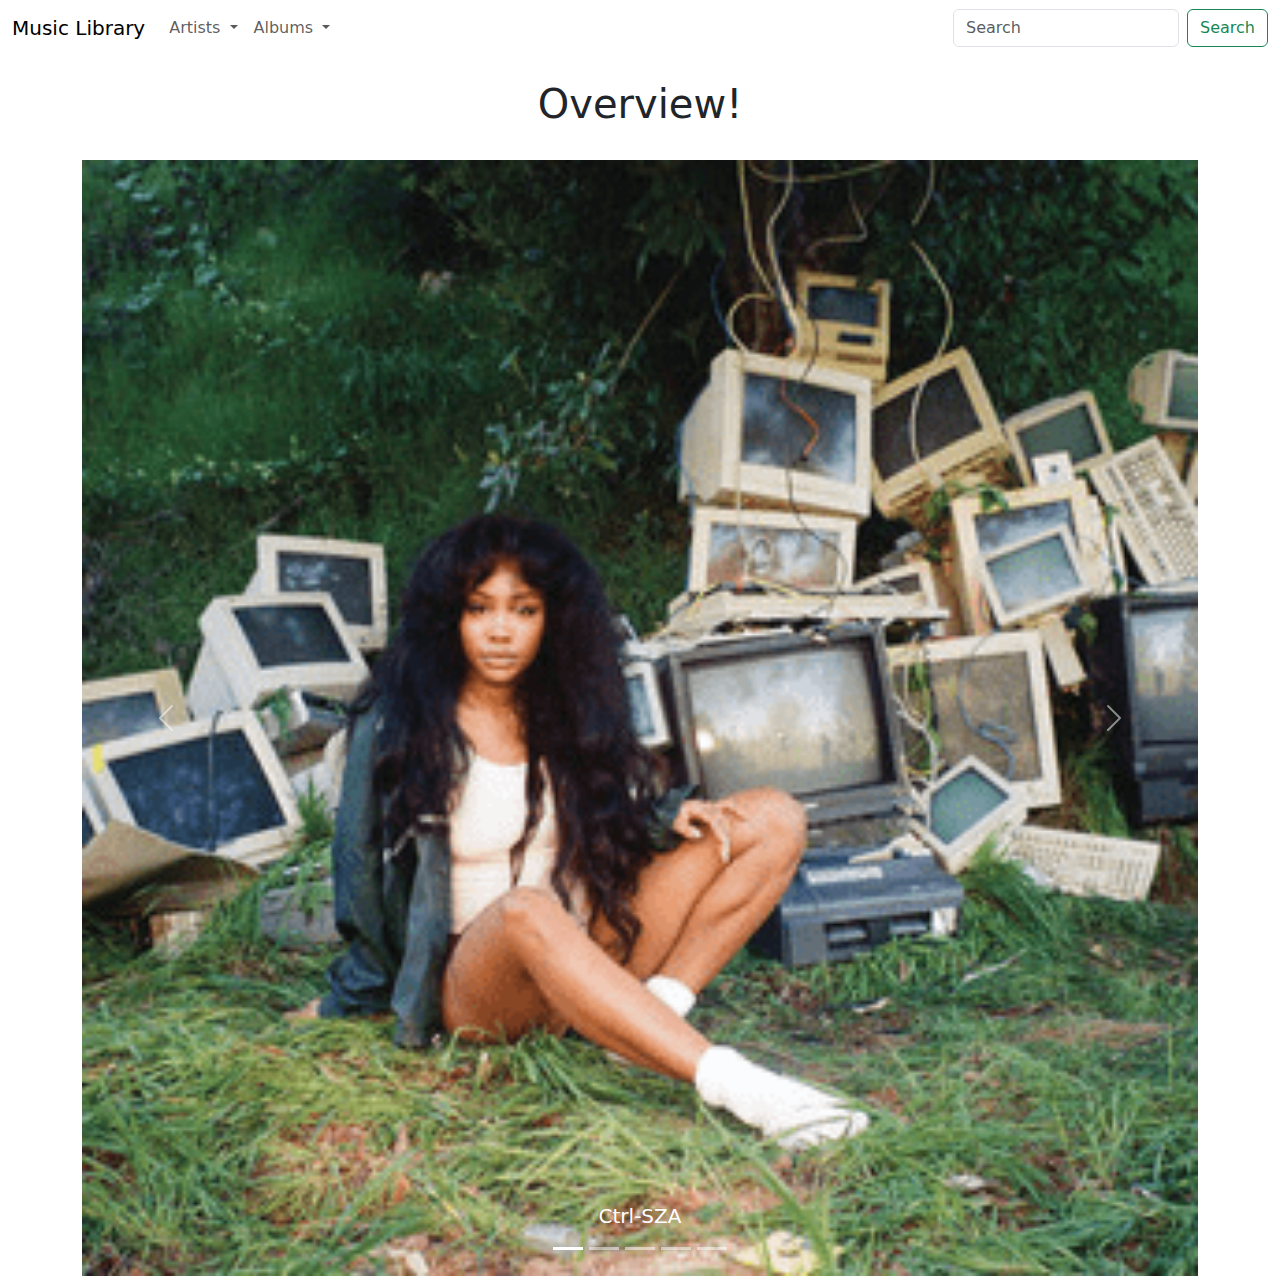
==== index.html @ 24c2f967 "add artist and pictures" ====
<!doctype html>
<html lang="en">
  <head>
    <meta charset="utf-8">
    <meta name="viewport" content="width=device-width, initial-scale=1">
    <title>Music Website</title>
    <link href="https://cdn.jsdelivr.net/npm/bootstrap@5.3.3/dist/css/bootstrap.min.css" rel="stylesheet" integrity="sha384-QWTKZyjpPEjISv5WaRU9OFeRpok6YctnYmDr5pNlyT2bRjXh0JMhjY6hW+ALEwIH" crossorigin="anonymous">
    <link rel="stylesheet" href="css/style.css"> 
  </head>
  <body>
    <nav class="navbar navbar-expand-lg bg-gradient">
        <div class="container-fluid">
          <a class="navbar-brand" href="#">Music Library</a>
          <button class="navbar-toggler" type="button" data-bs-toggle="collapse" data-bs-target="#navbarOne" aria-controls="navbarOne" aria-expanded="false" aria-label="Toggle navigation">
            <span class="navbar-toggler-icon"></span>
          </button>
          <div class="collapse navbar-collapse" id="navbarOne">
            <ul class="navbar-nav me-auto mb-2 mb-lg-0">
              <li class="nav-item dropdown">
                <a class="nav-link dropdown-toggle" href="#" role="button" data-bs-toggle="dropdown" aria-expanded="false">
                  Artists
                </a>
                <ul class="dropdown-menu">
                  <li><a class="dropdown-item" href="#">SZA</a></li>
                  <li><a class="dropdown-item" href="#">Drake</a></li>
                  <li><a class="dropdown-item" href="#">Travis Scott</a></li>
                  <li><a class="dropdown-item" href="#">Bad Bunny</a></li>
                  <li><hr class="dropdown-divider"></li>
                  <li><a class="dropdown-item" href="#">Explore More!</a></li>
                </ul>
                <li class="nav-item dropdown">
                  <a class="nav-link dropdown-toggle" href="#" role="button" data-bs-toggle="dropdown" aria-expanded="false">
                    Albums
                  </a>
                  <ul class="dropdown-menu">
                    <li><a class="dropdown-item" href="#">CTRL-SZA</a></li>
                    <li><a class="dropdown-item" href="#">More Life-Drake</a></li>
                    <li><a class="dropdown-item" href="#">UTOPIA-Travis Scott</a></li>
                    <li><a class="dropdown-item" href="#">Un Verano Sin Ti-Bad Bunny</a></li>
                    <li><hr class="dropdown-divider"></li>
                    <li><a class="dropdown-item" href="#">Explore More!</a></li>
                  </ul>
            </ul>
            <form class="d-flex" role="search">
              <input class="form-control me-2" type="search" placeholder="Search" aria-label="Search">
              <button class="btn btn-outline-success" type="submit">Search</button>
            </form>
          </div>
        </div>
      </nav>
      <br>
      <h1 class="text-center">Overview!</h1>
      <br>
      <div class="container">
      <div class="row mt-6 ms-6 me-6">
        <div class="col">
    <div id="carouselExampleCaptions" class="carousel slide">
        <div class="carousel-indicators">
          <button type="button" data-bs-target="#carouselExampleCaptions" data-bs-slide-to="0" class="active" aria-current="true" aria-label="Slide 1"></button>
          <button type="button" data-bs-target="#carouselExampleCaptions" data-bs-slide-to="1" aria-label="Slide 2"></button>
          <button type="button" data-bs-target="#carouselExampleCaptions" data-bs-slide-to="2" aria-label="Slide 3"></button>
          <button type="button" data-bs-target="#carouselExampleCaptions" data-bs-slide-to="3" aria-label="Slide 4"></button>
          <button type="button" data-bs-target="#carouselExampleCaptions" data-bs-slide-to="4" aria-label="Slide 5"></button>
        </div>
        <div class="carousel-inner">
          <div class="carousel-item active">
            <img src="img/SZA_-_Ctrl_cover.png" class="d-block w-100" alt="...">
            <div class="carousel-caption d-none d-md-block">
              <h5>Ctrl-SZA</h5>
             
            </div>
          </div>
          <div class="carousel-item">
            <img src="img/Drake_-_More_Life_cover.jpg" class="d-block w-100" alt="...">
            <div class="carousel-caption d-none d-md-block">
              <h5>More Life - Drake</h5>
             
            </div>
          </div>
          <div class="carousel-item">
            <img src="img/Travis_Scott_-_Utopia.png" class="d-block w-100" alt="...">
            <div class="carousel-caption d-none d-md-block">
              <h5>UTOPIA - Travis Scott</h5>
              
            </div>
          </div>
          <div class="carousel-item">
            <img src="img/Bad_Bunny_-_Un_Verano_Sin_Ti.png" class="d-block w-100" alt="...">
            <div class="carousel-caption d-none d-md-block">
              <h5>Un Verano Sin Ti - Bad Bunny</h5>
          
            </div>
          </div>
         
        </div>
        <button class="carousel-control-prev" type="button" data-bs-target="#carouselExampleCaptions" data-bs-slide="prev">
          <span class="carousel-control-prev-icon" aria-hidden="true"></span>
          <span class="visually-hidden">Previous</span>
        </button>
        <button class="carousel-control-next" type="button" data-bs-target="#carouselExampleCaptions" data-bs-slide="next">
          <span class="carousel-control-next-icon" aria-hidden="true"></span>
          <span class="visually-hidden">Next</span>
        </button>
    </div>
</div>
</div>
      </div>
    <script src="https://cdn.jsdelivr.net/npm/bootstrap@5.3.3/dist/js/bootstrap.bundle.min.js" integrity="sha384-YvpcrYf0tY3lHB60NNkmXc5s9fDVZLESaAA55NDzOxhy9GkcIdslK1eN7N6jIeHz" crossorigin="anonymous"></script>
  </body>
</html>
---- css/style.css ----
.bg-gradient {
    background: rgb(176,250,137);
    background: linear-gradient(214deg, rgba(176,250,137,1) 0%, rgba(205,242,196,1) 100%);
}
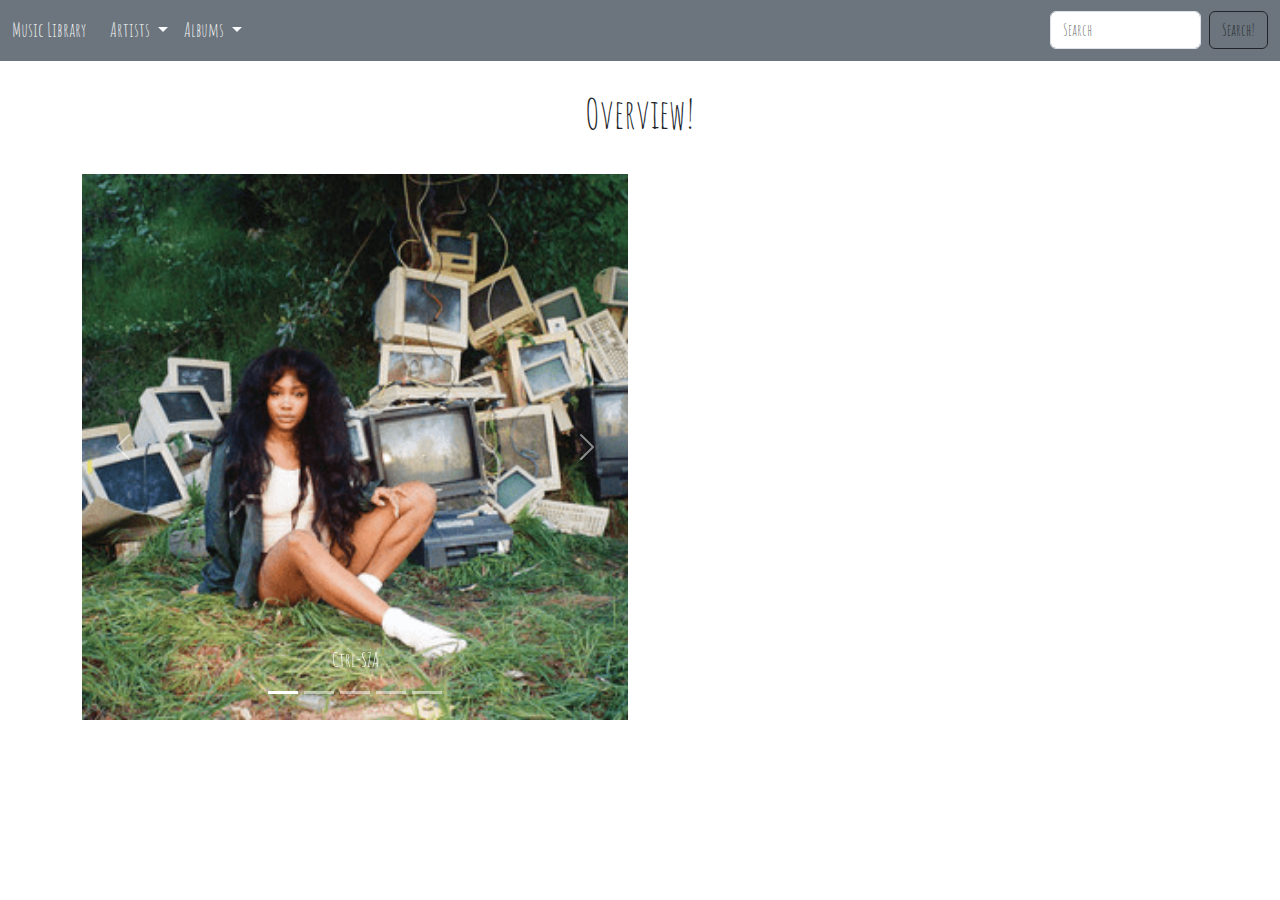
==== commit 353887a2: "edit navbar" ====
--- a/index.html
+++ b/index.html
@@ -6,30 +6,38 @@
     <title>Music Website</title>
     <link href="https://cdn.jsdelivr.net/npm/bootstrap@5.3.3/dist/css/bootstrap.min.css" rel="stylesheet" integrity="sha384-QWTKZyjpPEjISv5WaRU9OFeRpok6YctnYmDr5pNlyT2bRjXh0JMhjY6hW+ALEwIH" crossorigin="anonymous">
     <link rel="stylesheet" href="css/style.css"> 
+    <link rel="preconnect" href="https://fonts.googleapis.com">
+    <link rel="preconnect" href="https://fonts.gstatic.com" crossorigin>
+    <link href="https://fonts.googleapis.com/css2?family=Amatic+SC:wght@400;700&display=swap" rel="stylesheet">
   </head>
+
+
+
+
   <body>
-    <nav class="navbar navbar-expand-lg bg-gradient">
-        <div class="container-fluid">
-          <a class="navbar-brand" href="#">Music Library</a>
-          <button class="navbar-toggler" type="button" data-bs-toggle="collapse" data-bs-target="#navbarOne" aria-controls="navbarOne" aria-expanded="false" aria-label="Toggle navigation">
+    <nav class="navbar navbar-expand-lg bg-secondary">
+       
+      <div class="container-fluid">
+          <a class="navbar-brand text-light" href="#">Music Library</a>
+          <button class="navbar-toggler" type="button" data-bs-toggle="collapse" data-bs-target="#navbarSupportedContent" aria-controls="navbarSupportedContent" aria-expanded="false" aria-label="Toggle navigation">
             <span class="navbar-toggler-icon"></span>
           </button>
-          <div class="collapse navbar-collapse" id="navbarOne">
+          <div class="collapse navbar-collapse bg-secondary" id="navbarSupportedContent">
             <ul class="navbar-nav me-auto mb-2 mb-lg-0">
               <li class="nav-item dropdown">
-                <a class="nav-link dropdown-toggle" href="#" role="button" data-bs-toggle="dropdown" aria-expanded="false">
+                <a class="nav-link dropdown-toggle text-light" href="#" role="button" data-bs-toggle="dropdown" aria-expanded="false">
                   Artists
                 </a>
                 <ul class="dropdown-menu">
-                  <li><a class="dropdown-item" href="#">SZA</a></li>
-                  <li><a class="dropdown-item" href="#">Drake</a></li>
+                  <li><a class="dropdown-item" href="#A">SZA</a></li>
+                  <li><a class="dropdown-item" href="#B">Drake</a></li>
                   <li><a class="dropdown-item" href="#">Travis Scott</a></li>
                   <li><a class="dropdown-item" href="#">Bad Bunny</a></li>
                   <li><hr class="dropdown-divider"></li>
                   <li><a class="dropdown-item" href="#">Explore More!</a></li>
                 </ul>
                 <li class="nav-item dropdown">
-                  <a class="nav-link dropdown-toggle" href="#" role="button" data-bs-toggle="dropdown" aria-expanded="false">
+                  <a class="nav-link dropdown-toggle text-light" href="#" role="button" data-bs-toggle="dropdown" aria-expanded="false">
                     Albums
                   </a>
                   <ul class="dropdown-menu">
@@ -43,17 +51,31 @@
             </ul>
             <form class="d-flex" role="search">
               <input class="form-control me-2" type="search" placeholder="Search" aria-label="Search">
-              <button class="btn btn-outline-success" type="submit">Search</button>
+              <button class="btn btn-outline-dark" type="submit">Search!</button>
             </form>
           </div>
         </div>
       </nav>
+
+
+
+
+
+
       <br>
       <h1 class="text-center">Overview!</h1>
       <br>
+
+
+
+
+
+
+
+
       <div class="container">
-      <div class="row mt-6 ms-6 me-6">
-        <div class="col">
+      <div class="row ">
+        <div class="col-md-6">
     <div id="carouselExampleCaptions" class="carousel slide">
         <div class="carousel-indicators">
           <button type="button" data-bs-target="#carouselExampleCaptions" data-bs-slide-to="0" class="active" aria-current="true" aria-label="Slide 1"></button>
@@ -63,14 +85,14 @@
           <button type="button" data-bs-target="#carouselExampleCaptions" data-bs-slide-to="4" aria-label="Slide 5"></button>
         </div>
         <div class="carousel-inner">
-          <div class="carousel-item active">
+          <div id="A" class="carousel-item active">
             <img src="img/SZA_-_Ctrl_cover.png" class="d-block w-100" alt="...">
             <div class="carousel-caption d-none d-md-block">
               <h5>Ctrl-SZA</h5>
              
             </div>
           </div>
-          <div class="carousel-item">
+          <div id="B" class="carousel-item">
             <img src="img/Drake_-_More_Life_cover.jpg" class="d-block w-100" alt="...">
             <div class="carousel-caption d-none d-md-block">
               <h5>More Life - Drake</h5>
--- a/css/style.css
+++ b/css/style.css
@@ -1,4 +1,8 @@
-.bg-gradient {
-    background: rgb(176,250,137);
-    background: linear-gradient(214deg, rgba(176,250,137,1) 0%, rgba(205,242,196,1) 100%);
+
+body {
+   
+   
+        font-family: "Amatic SC", sans-serif;
+      font-size: larger;
+      
 }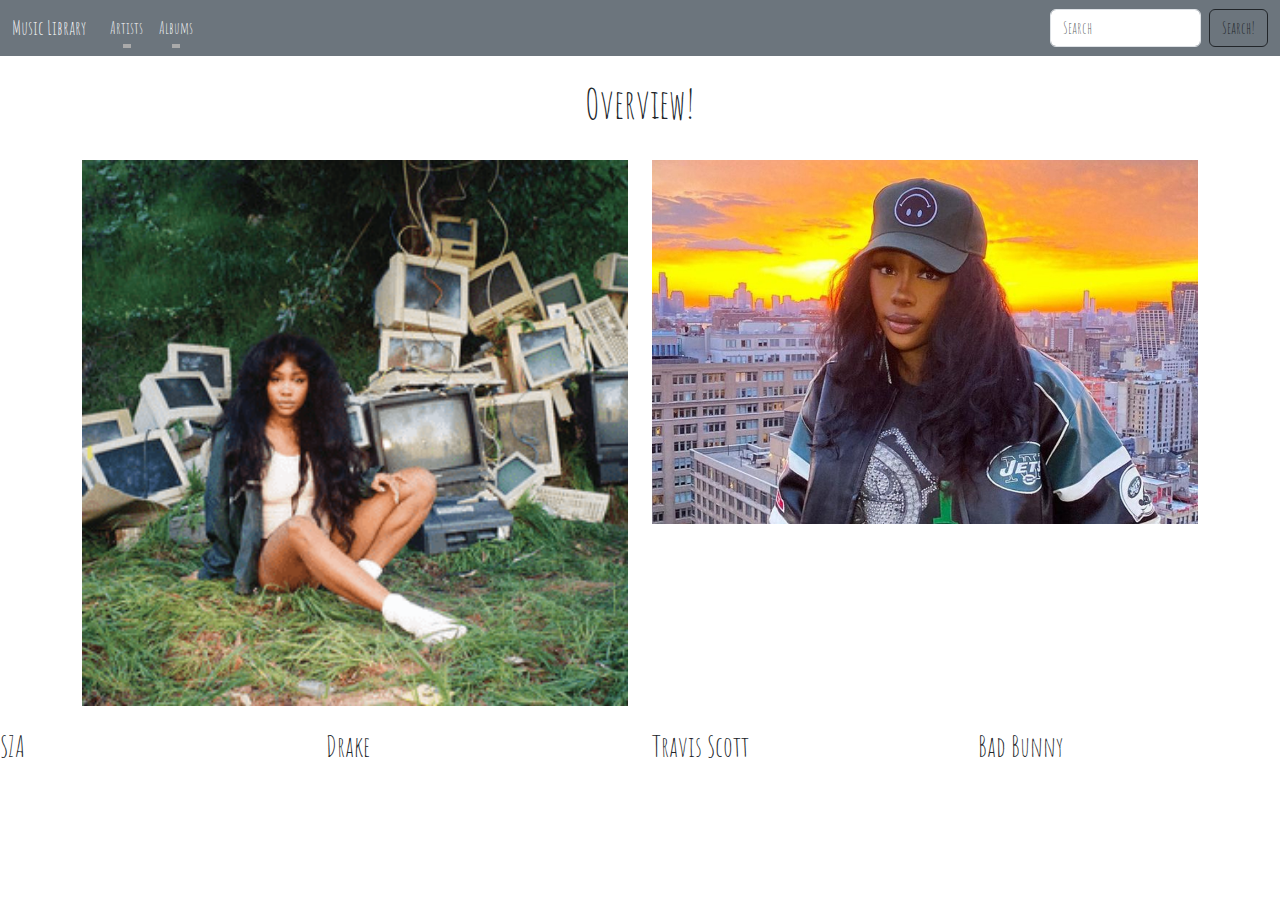
==== commit f5bc455b: "add artist image and navbar hover" ====
--- a/index.html
+++ b/index.html
@@ -15,7 +15,7 @@
 
 
   <body>
-    <nav class="navbar navbar-expand-lg bg-secondary">
+    <nav class="navbar navbar-expand-lg bg-secondary stroke">
        
       <div class="container-fluid">
           <a class="navbar-brand text-light" href="#">Music Library</a>
@@ -76,57 +76,65 @@
       <div class="container">
       <div class="row ">
         <div class="col-md-6">
-    <div id="carouselExampleCaptions" class="carousel slide">
-        <div class="carousel-indicators">
-          <button type="button" data-bs-target="#carouselExampleCaptions" data-bs-slide-to="0" class="active" aria-current="true" aria-label="Slide 1"></button>
-          <button type="button" data-bs-target="#carouselExampleCaptions" data-bs-slide-to="1" aria-label="Slide 2"></button>
-          <button type="button" data-bs-target="#carouselExampleCaptions" data-bs-slide-to="2" aria-label="Slide 3"></button>
-          <button type="button" data-bs-target="#carouselExampleCaptions" data-bs-slide-to="3" aria-label="Slide 4"></button>
-          <button type="button" data-bs-target="#carouselExampleCaptions" data-bs-slide-to="4" aria-label="Slide 5"></button>
-        </div>
-        <div class="carousel-inner">
-          <div id="A" class="carousel-item active">
-            <img src="img/SZA_-_Ctrl_cover.png" class="d-block w-100" alt="...">
-            <div class="carousel-caption d-none d-md-block">
-              <h5>Ctrl-SZA</h5>
-             
+          <div id="carouselExampleSlidesOnly" class="carousel slide" data-bs-ride="carousel" data-bs-interval="10000">
+            <div class="carousel-inner">
+              <div class="carousel-item active">
+                <img src="img/SZA_-_Ctrl_cover.png" class="d-block w-100" alt="...">
+              </div>
+              <div class="carousel-item">
+                <img src="img/Drake_-_More_Life_cover.jpg" class="d-block w-100" alt="...">
+              </div>
+              <div class="carousel-item">
+                <img src="img/Travis_Scott_-_Utopia.png" class="d-block w-100" alt="...">
+              </div>
+              <div class="carousel-item">
+                <img src="img/Bad_Bunny_-_Un_Verano_Sin_Ti.png" class="d-block w-100" alt="...">
+              </div>
             </div>
           </div>
-          <div id="B" class="carousel-item">
-            <img src="img/Drake_-_More_Life_cover.jpg" class="d-block w-100" alt="...">
-            <div class="carousel-caption d-none d-md-block">
-              <h5>More Life - Drake</h5>
-             
+</div>
+
+    
+
+
+       
+          <div class="col-md-6">
+            <div id="carouselExampleSlidesOnly" class="carousel slide" data-bs-ride="carousel" data-bs-interval="10000">
+              <div class="carousel-inner">
+                <div class="carousel-item active">
+                  <img src="img/sza pfp.jpg" class="d-block w-100" alt="...">
+                </div>
+                <div class="carousel-item">
+                  <img src="img/drake pfp" class="d-block w-100" alt="...">
+                </div>
+                <div class="carousel-item">
+                  <img src="img/travis scott pfp" class="d-block w-100" alt="...">
+                </div>
+                <div class="carousel-item">
+                  <img src="img/bad bunny pfp" class="d-block w-100" alt="...">
+                </div>
+              </div>
             </div>
-          </div>
-          <div class="carousel-item">
-            <img src="img/Travis_Scott_-_Utopia.png" class="d-block w-100" alt="...">
-            <div class="carousel-caption d-none d-md-block">
-              <h5>UTOPIA - Travis Scott</h5>
-              
-            </div>
-          </div>
-          <div class="carousel-item">
-            <img src="img/Bad_Bunny_-_Un_Verano_Sin_Ti.png" class="d-block w-100" alt="...">
-            <div class="carousel-caption d-none d-md-block">
-              <h5>Un Verano Sin Ti - Bad Bunny</h5>
-          
-            </div>
-          </div>
-         
+  </div>
+ </div>
+      </div>
+      <br>
+      <div class="row">
+        <div class="col">
+          <h3>SZA</h3>
         </div>
-        <button class="carousel-control-prev" type="button" data-bs-target="#carouselExampleCaptions" data-bs-slide="prev">
-          <span class="carousel-control-prev-icon" aria-hidden="true"></span>
-          <span class="visually-hidden">Previous</span>
-        </button>
-        <button class="carousel-control-next" type="button" data-bs-target="#carouselExampleCaptions" data-bs-slide="next">
-          <span class="carousel-control-next-icon" aria-hidden="true"></span>
-          <span class="visually-hidden">Next</span>
-        </button>
-    </div>
-</div>
-</div>
+    
+       <div class="col">
+        <h3>Drake</h3>
+      </div> 
+        <div class="col"
+        ><h3>Travis Scott</h3>
       </div>
+       <div class="col">
+        <h3>Bad Bunny</h3>
+      </div>
+      </div>
+
     <script src="https://cdn.jsdelivr.net/npm/bootstrap@5.3.3/dist/js/bootstrap.bundle.min.js" integrity="sha384-YvpcrYf0tY3lHB60NNkmXc5s9fDVZLESaAA55NDzOxhy9GkcIdslK1eN7N6jIeHz" crossorigin="anonymous"></script>
   </body>
 </html>--- a/css/style.css
+++ b/css/style.css
@@ -3,6 +3,50 @@
    
    
         font-family: "Amatic SC", sans-serif;
-      font-size: larger;
+      font-size: bold;
       
-}+}
+
+nav.stroke ul li a,
+nav.fill ul li a {
+  position: relative;
+}
+nav.stroke ul li a:after,
+nav.fill ul li a:after {
+  position: absolute;
+  bottom: 0;
+  left: 0;
+  right: 0;
+  margin: auto;
+  width: 0%;
+  content: '.';
+  color: transparent;
+  background: #aaa;
+  height: 1px;
+}
+nav.stroke ul li a:hover:after {
+  width: 100%;
+}
+
+nav.fill ul li a {
+  transition: all 2s;
+}
+
+nav.fill ul li a:after {
+  text-align: left;
+  content: '.';
+  margin: 0;
+  opacity: 0;
+}
+nav.fill ul li a:hover {
+  color: #fff;
+  z-index: 1;
+}
+nav.fill ul li a:hover:after {
+  z-index: -10;
+  animation: fill 1s forwards;
+  -webkit-animation: fill 1s forwards;
+  -moz-animation: fill 1s forwards;
+  opacity: 1;
+}
+
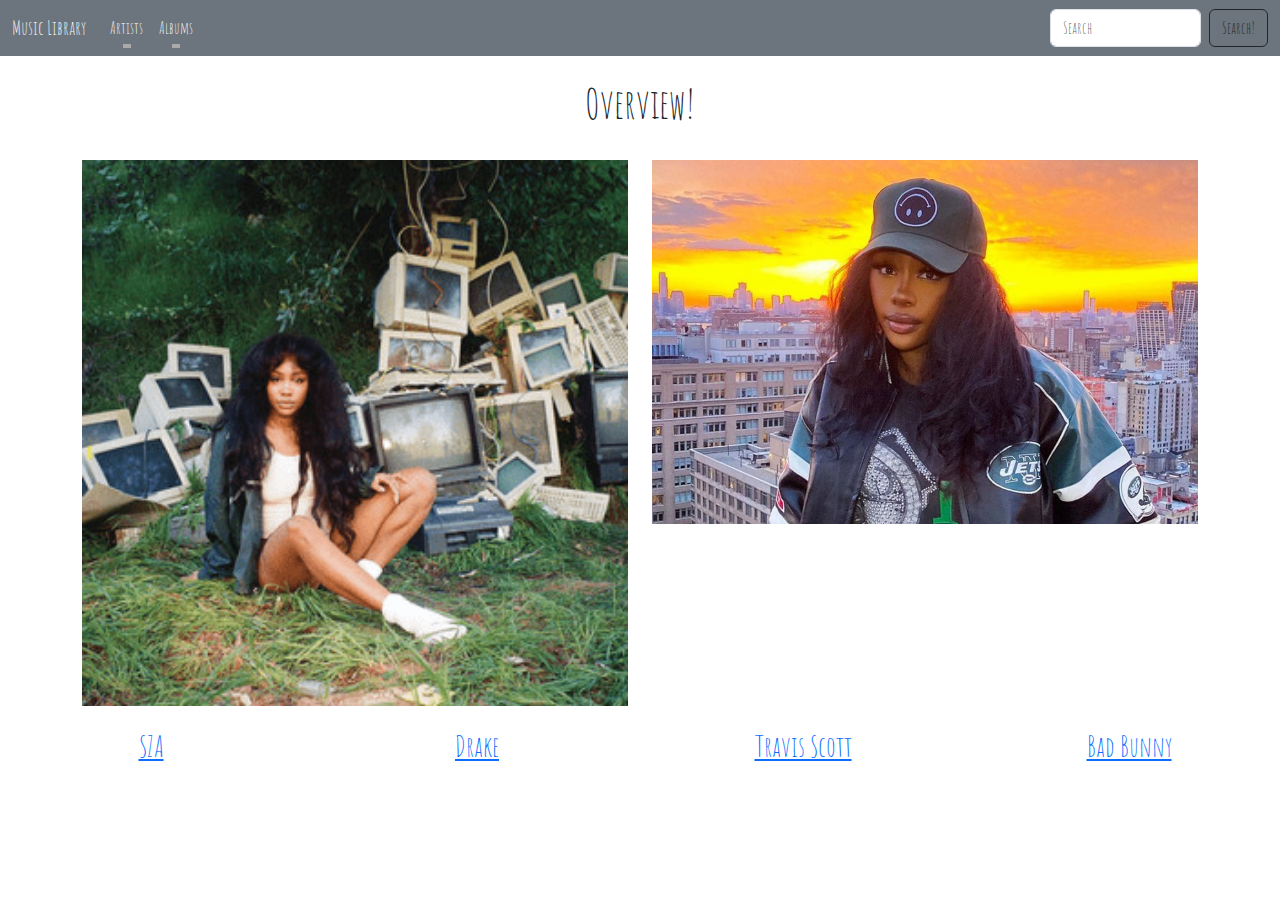
==== commit 2f891f6f: "fix slideshow and add links" ====
--- a/index.html
+++ b/index.html
@@ -31,8 +31,8 @@
                 <ul class="dropdown-menu">
                   <li><a class="dropdown-item" href="#A">SZA</a></li>
                   <li><a class="dropdown-item" href="#B">Drake</a></li>
-                  <li><a class="dropdown-item" href="#">Travis Scott</a></li>
-                  <li><a class="dropdown-item" href="#">Bad Bunny</a></li>
+                  <li><a class="dropdown-item" href="#C">Travis Scott</a></li>
+                  <li><a class="dropdown-item" href="#D">Bad Bunny</a></li>
                   <li><hr class="dropdown-divider"></li>
                   <li><a class="dropdown-item" href="#">Explore More!</a></li>
                 </ul>
@@ -120,18 +120,19 @@
       </div>
       <br>
       <div class="row">
-        <div class="col">
-          <h3>SZA</h3>
+        <div class="col d-flex justify-content-center">
+          <div class="A">
+          <h3><a href="https://en.wikipedia.org/wiki/SZA">SZA</a> </h3>
         </div>
-    
-       <div class="col">
-        <h3>Drake</h3>
+      </div>
+       <div class="col d-flex justify-content-center">
+        <h3><a href="https://en.wikipedia.org/wiki/Drake_(musician)">Drake</a> </h3>
       </div> 
-        <div class="col"
-        ><h3>Travis Scott</h3>
+        <div class="col d-flex justify-content-center">
+          <h3><a href="https://en.wikipedia.org/wiki/Travis_Scott">Travis Scott</a></h3>
       </div>
-       <div class="col">
-        <h3>Bad Bunny</h3>
+       <div class="col d-flex justify-content-center">
+        <h3><a href="https://en.wikipedia.org/wiki/Bad_Bunny"> Bad Bunny</a></h3>
       </div>
       </div>
 
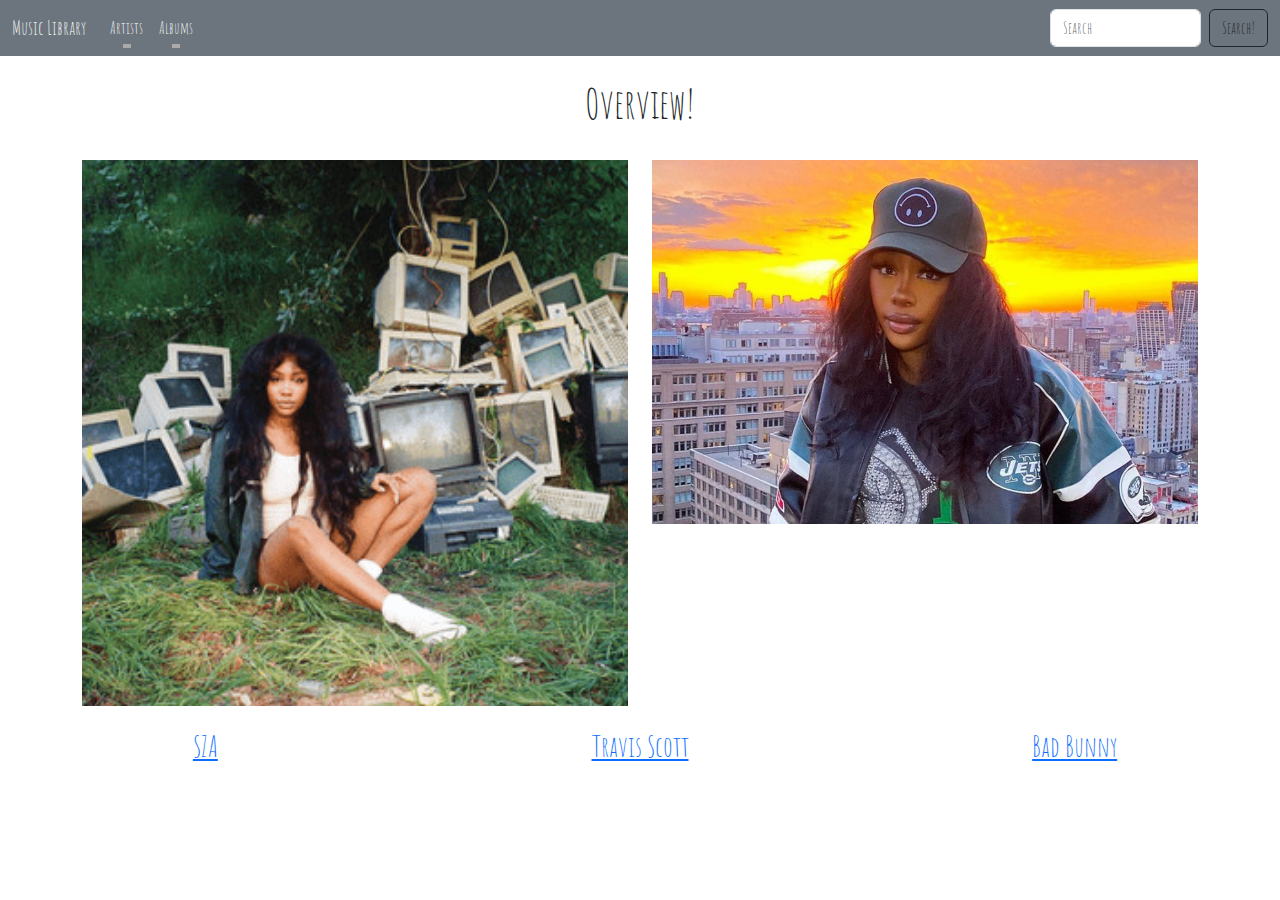
==== commit f1e0f39e: "add new pages" ====
--- a/index.html
+++ b/index.html
@@ -29,10 +29,9 @@
                   Artists
                 </a>
                 <ul class="dropdown-menu">
-                  <li><a class="dropdown-item" href="#A">SZA</a></li>
-                  <li><a class="dropdown-item" href="#B">Drake</a></li>
-                  <li><a class="dropdown-item" href="#C">Travis Scott</a></li>
-                  <li><a class="dropdown-item" href="#D">Bad Bunny</a></li>
+                  <li><a class="dropdown-item" href="#">SZA</a></li>
+                  <li><a class="dropdown-item" href="#">Travis Scott</a></li>
+                  <li><a class="dropdown-item" href="#">Bad Bunny</a></li>
                   <li><hr class="dropdown-divider"></li>
                   <li><a class="dropdown-item" href="#">Explore More!</a></li>
                 </ul>
@@ -41,10 +40,9 @@
                     Albums
                   </a>
                   <ul class="dropdown-menu">
-                    <li><a class="dropdown-item" href="#">CTRL-SZA</a></li>
-                    <li><a class="dropdown-item" href="#">More Life-Drake</a></li>
-                    <li><a class="dropdown-item" href="#">UTOPIA-Travis Scott</a></li>
-                    <li><a class="dropdown-item" href="#">Un Verano Sin Ti-Bad Bunny</a></li>
+                    <li><a class="dropdown-item" href="sza.html">CTRL-SZA</a></li>
+                    <li><a class="dropdown-item" href="travis.html">UTOPIA-Travis Scott</a></li>
+                    <li><a class="dropdown-item" href="badbunny.html">Un Verano Sin Ti-Bad Bunny</a></li>
                     <li><hr class="dropdown-divider"></li>
                     <li><a class="dropdown-item" href="#">Explore More!</a></li>
                   </ul>
@@ -81,9 +79,7 @@
               <div class="carousel-item active">
                 <img src="img/SZA_-_Ctrl_cover.png" class="d-block w-100" alt="...">
               </div>
-              <div class="carousel-item">
-                <img src="img/Drake_-_More_Life_cover.jpg" class="d-block w-100" alt="...">
-              </div>
+            
               <div class="carousel-item">
                 <img src="img/Travis_Scott_-_Utopia.png" class="d-block w-100" alt="...">
               </div>
@@ -104,9 +100,7 @@
                 <div class="carousel-item active">
                   <img src="img/sza pfp.jpg" class="d-block w-100" alt="...">
                 </div>
-                <div class="carousel-item">
-                  <img src="img/drake pfp" class="d-block w-100" alt="...">
-                </div>
+            
                 <div class="carousel-item">
                   <img src="img/travis scott pfp" class="d-block w-100" alt="...">
                 </div>
@@ -121,13 +115,11 @@
       <br>
       <div class="row">
         <div class="col d-flex justify-content-center">
-          <div class="A">
+          <div class="">
           <h3><a href="https://en.wikipedia.org/wiki/SZA">SZA</a> </h3>
         </div>
       </div>
-       <div class="col d-flex justify-content-center">
-        <h3><a href="https://en.wikipedia.org/wiki/Drake_(musician)">Drake</a> </h3>
-      </div> 
+  
         <div class="col d-flex justify-content-center">
           <h3><a href="https://en.wikipedia.org/wiki/Travis_Scott">Travis Scott</a></h3>
       </div>
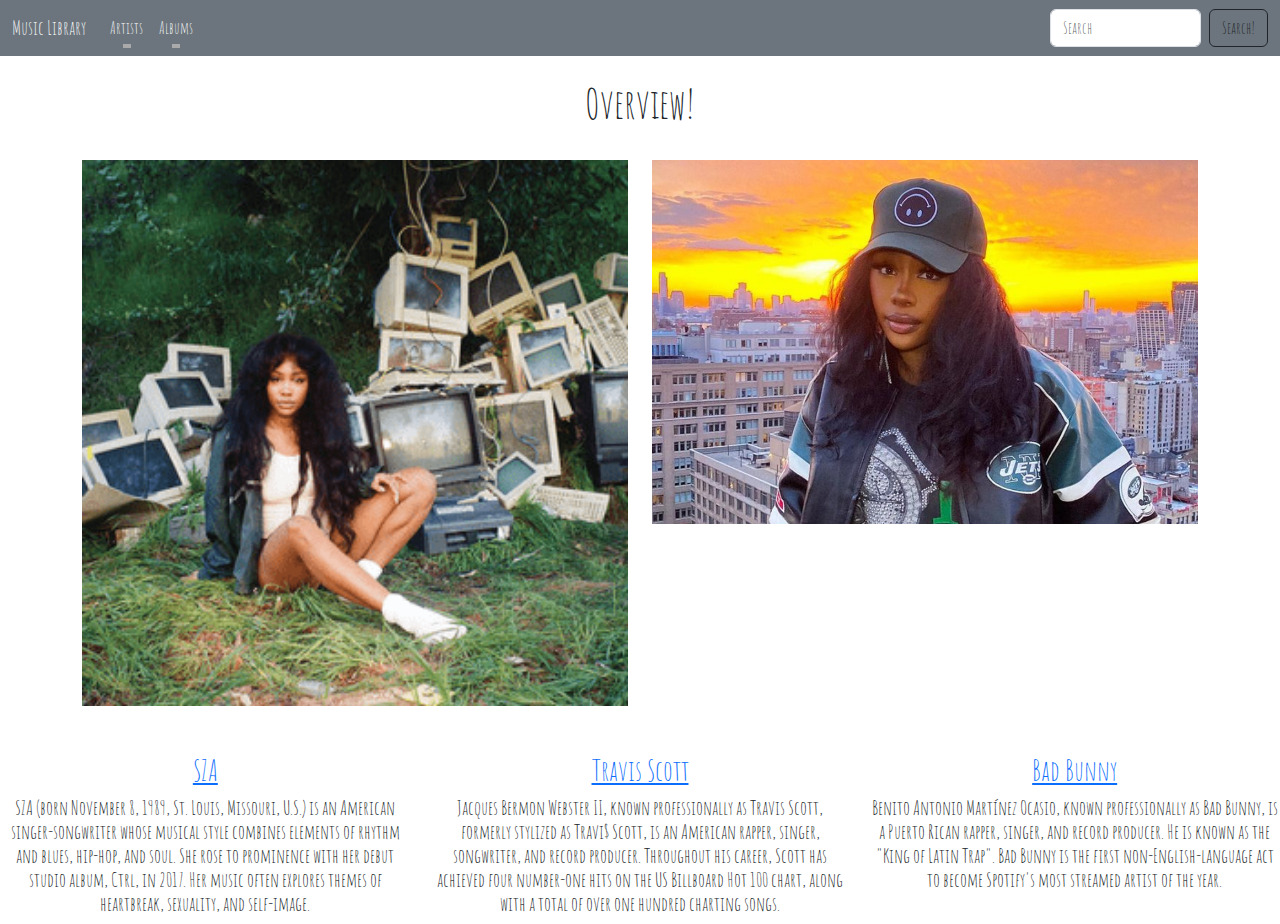
==== commit 9144e5cf: "add page" ====
--- a/index.html
+++ b/index.html
@@ -29,9 +29,9 @@
                   Artists
                 </a>
                 <ul class="dropdown-menu">
-                  <li><a class="dropdown-item" href="#">SZA</a></li>
-                  <li><a class="dropdown-item" href="#">Travis Scott</a></li>
-                  <li><a class="dropdown-item" href="#">Bad Bunny</a></li>
+                  <li><a class="dropdown-item" a class="nav-link" href="#A">SZA</a></li>
+                  <li><a class="dropdown-item" a class="nav-link" href="#B">Travis Scott</a></li>
+                  <li><a class="dropdown-item"  a class="nav-link"href="#C">Bad Bunny</a></li>
                   <li><hr class="dropdown-divider"></li>
                   <li><a class="dropdown-item" href="#">Explore More!</a></li>
                 </ul>
@@ -113,18 +113,29 @@
  </div>
       </div>
       <br>
+      <br>
       <div class="row">
-        <div class="col d-flex justify-content-center">
-          <div class="">
+        <div class="col d-flex justify-content-center text-center">
+          <div id="A" class="col">
           <h3><a href="https://en.wikipedia.org/wiki/SZA">SZA</a> </h3>
+
+          <h5>SZA (born November 8, 1989, St. Louis, Missouri, U.S.) is an American singer-songwriter whose musical style combines elements of rhythm and blues, hip-hop, and soul. She rose to prominence with her debut studio album, Ctrl, in 2017. Her music often explores themes of heartbreak, sexuality, and self-image.</h5>
         </div>
       </div>
   
-        <div class="col d-flex justify-content-center">
+        <div class="col d-flex justify-content-center text-center">
+          <div id="B" class="col">
           <h3><a href="https://en.wikipedia.org/wiki/Travis_Scott">Travis Scott</a></h3>
+          <h5>Jacques Bermon Webster II, known professionally as Travis Scott, formerly stylized as Travi$ Scott, is an American rapper, singer, songwriter, and record producer. Throughout his career, Scott has achieved four number-one hits on the US Billboard Hot 100 chart, along with a total of over one hundred charting songs.</h5>
       </div>
-       <div class="col d-flex justify-content-center">
+    </div>
+       <div class="col d-flex justify-content-center text-center">
+        <div id="C" class="col">
         <h3><a href="https://en.wikipedia.org/wiki/Bad_Bunny"> Bad Bunny</a></h3>
+        <div class="col">
+          <h5>Benito Antonio Martínez Ocasio, known professionally as Bad Bunny, is a Puerto Rican rapper, singer, and record producer. He is known as the "King of Latin Trap". Bad Bunny is the first non-English-language act to become Spotify's most streamed artist of the year.</h5>
+        </div>
+      </div>
       </div>
       </div>
 
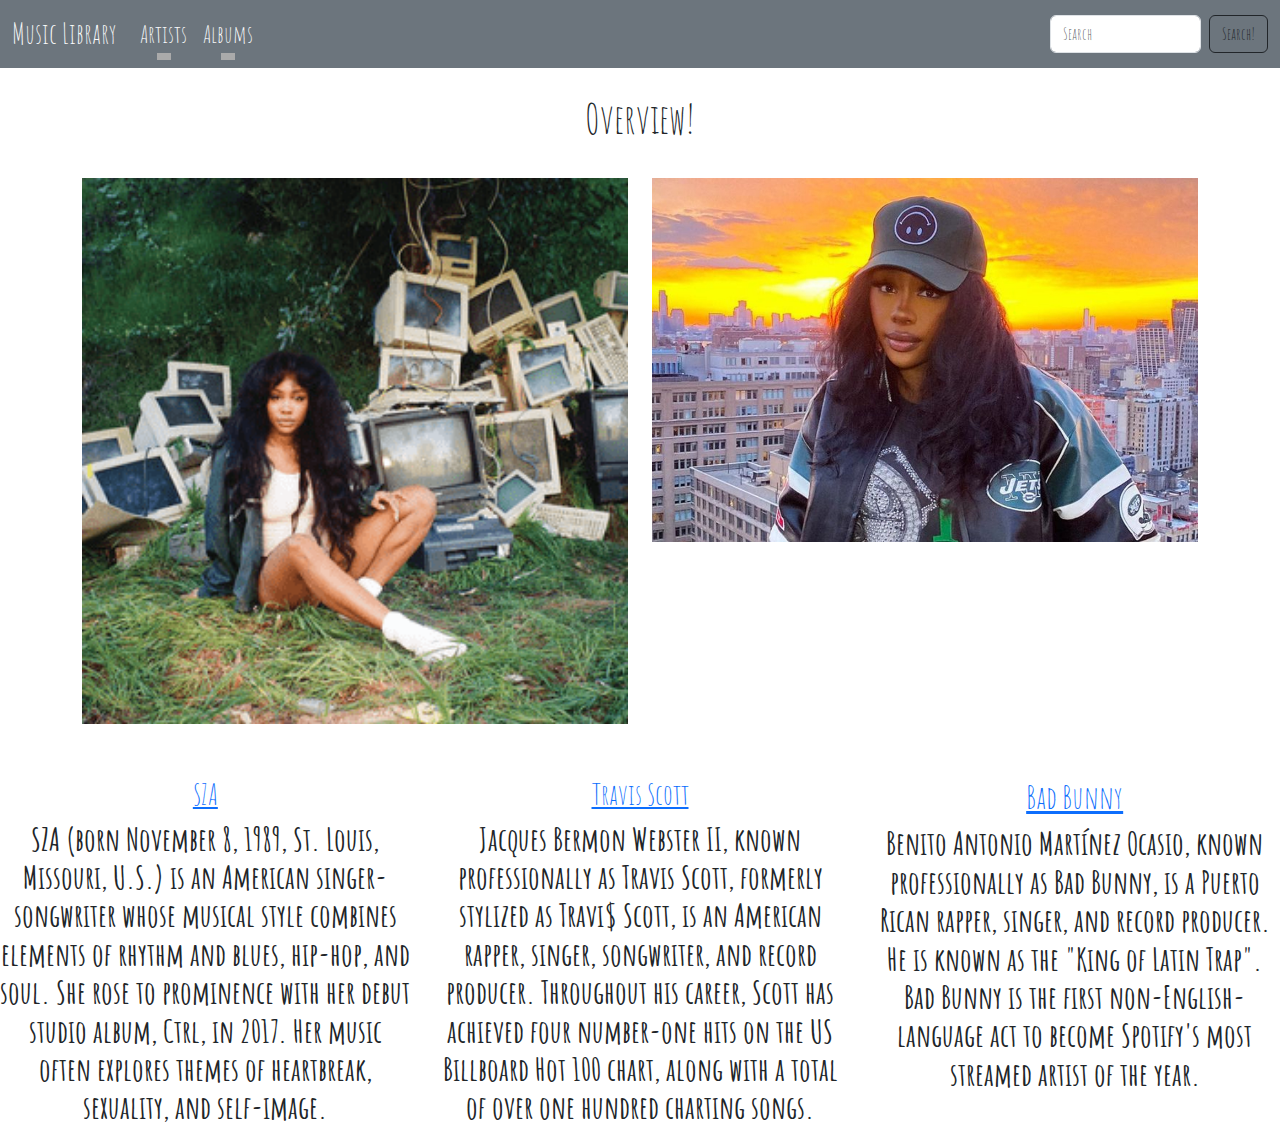
==== commit 883ced24: "fix font size" ====
--- a/index.html
+++ b/index.html
@@ -15,17 +15,18 @@
 
 
   <body>
+    
     <nav class="navbar navbar-expand-lg bg-secondary stroke">
        
       <div class="container-fluid">
-          <a class="navbar-brand text-light" href="#">Music Library</a>
+          <a class="navbar-brand text-light fs-3" href="#">Music Library</a>
           <button class="navbar-toggler" type="button" data-bs-toggle="collapse" data-bs-target="#navbarSupportedContent" aria-controls="navbarSupportedContent" aria-expanded="false" aria-label="Toggle navigation">
             <span class="navbar-toggler-icon"></span>
           </button>
           <div class="collapse navbar-collapse bg-secondary" id="navbarSupportedContent">
             <ul class="navbar-nav me-auto mb-2 mb-lg-0">
               <li class="nav-item dropdown">
-                <a class="nav-link dropdown-toggle text-light" href="#" role="button" data-bs-toggle="dropdown" aria-expanded="false">
+                <a class="nav-link dropdown-toggle text-light fs-4" href="#" role="button" data-bs-toggle="dropdown" aria-expanded="false">
                   Artists
                 </a>
                 <ul class="dropdown-menu">
@@ -33,10 +34,10 @@
                   <li><a class="dropdown-item" a class="nav-link" href="#B">Travis Scott</a></li>
                   <li><a class="dropdown-item"  a class="nav-link"href="#C">Bad Bunny</a></li>
                   <li><hr class="dropdown-divider"></li>
-                  <li><a class="dropdown-item" href="#">Explore More!</a></li>
+                  <li><a class="dropdown-item fs-4" href="#">Explore More!</a></li>
                 </ul>
                 <li class="nav-item dropdown">
-                  <a class="nav-link dropdown-toggle text-light" href="#" role="button" data-bs-toggle="dropdown" aria-expanded="false">
+                  <a class="nav-link dropdown-toggle text-light fs-4" href="#" role="button" data-bs-toggle="dropdown" aria-expanded="false">
                     Albums
                   </a>
                   <ul class="dropdown-menu">
@@ -119,21 +120,21 @@
           <div id="A" class="col">
           <h3><a href="https://en.wikipedia.org/wiki/SZA">SZA</a> </h3>
 
-          <h5>SZA (born November 8, 1989, St. Louis, Missouri, U.S.) is an American singer-songwriter whose musical style combines elements of rhythm and blues, hip-hop, and soul. She rose to prominence with her debut studio album, Ctrl, in 2017. Her music often explores themes of heartbreak, sexuality, and self-image.</h5>
+          <h5 class="fs-2"><b>SZA (born November 8, 1989, St. Louis, Missouri, U.S.) is an American singer-songwriter whose musical style combines elements of rhythm and blues, hip-hop, and soul. She rose to prominence with her debut studio album, Ctrl, in 2017. Her music often explores themes of heartbreak, sexuality, and self-image.</b></h5>
         </div>
       </div>
   
         <div class="col d-flex justify-content-center text-center">
           <div id="B" class="col">
           <h3><a href="https://en.wikipedia.org/wiki/Travis_Scott">Travis Scott</a></h3>
-          <h5>Jacques Bermon Webster II, known professionally as Travis Scott, formerly stylized as Travi$ Scott, is an American rapper, singer, songwriter, and record producer. Throughout his career, Scott has achieved four number-one hits on the US Billboard Hot 100 chart, along with a total of over one hundred charting songs.</h5>
+          <h5 class="fs-2"><b>Jacques Bermon Webster II, known professionally as Travis Scott, formerly stylized as Travi$ Scott, is an American rapper, singer, songwriter, and record producer. Throughout his career, Scott has achieved four number-one hits on the US Billboard Hot 100 chart, along with a total of over one hundred charting songs.</b></h5>
       </div>
     </div>
        <div class="col d-flex justify-content-center text-center">
         <div id="C" class="col">
-        <h3><a href="https://en.wikipedia.org/wiki/Bad_Bunny"> Bad Bunny</a></h3>
+        <h3 class="fs-2"><a href="https://en.wikipedia.org/wiki/Bad_Bunny"> Bad Bunny</a></h3>
         <div class="col">
-          <h5>Benito Antonio Martínez Ocasio, known professionally as Bad Bunny, is a Puerto Rican rapper, singer, and record producer. He is known as the "King of Latin Trap". Bad Bunny is the first non-English-language act to become Spotify's most streamed artist of the year.</h5>
+          <h5 class="fs-2"><b>Benito Antonio Martínez Ocasio, known professionally as Bad Bunny, is a Puerto Rican rapper, singer, and record producer. He is known as the "King of Latin Trap". Bad Bunny is the first non-English-language act to become Spotify's most streamed artist of the year.</b></h5>
         </div>
       </div>
       </div>
--- a/css/style.css
+++ b/css/style.css
@@ -3,7 +3,7 @@
    
    
         font-family: "Amatic SC", sans-serif;
-      font-size: bold;
+      font-size: large;
       
 }
 
